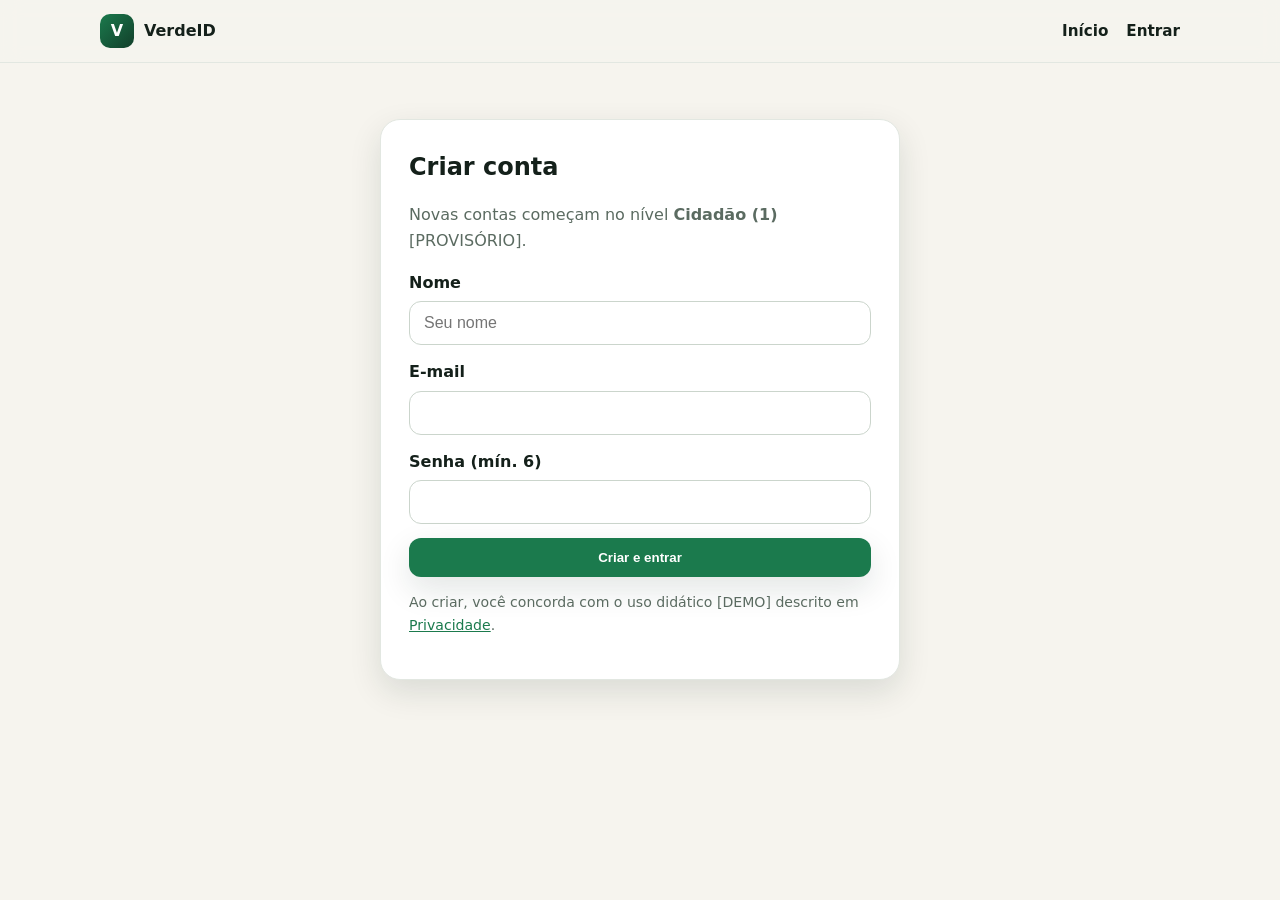
==== cadastro.html @ 3d50bd26 "VerdeID: site estático inicial com landing, auth demo e acervo por nível" ====
<!doctype html>
<html lang="pt-BR">
<head><meta charset="utf-8"><meta name="viewport" content="width=device-width,initial-scale=1">
<title>Criar conta — VerdeID</title><link rel="stylesheet" href="assets/css/style.css"></head>
<body>
<nav class="nav"><div class="nav-inner"><a class="brand" href="index.html"><span class="brand-mark">V</span> VerdeID</a><div class="nav-links"><a href="index.html">Início</a><a href="login.html">Entrar</a></div></div></nav>
<main class="wrap"><section class="block">
<form class="form" id="f-cad">
<h1 style="margin:0">Criar conta</h1><p class="muted">Novas contas começam no nível <strong>Cidadão (1)</strong> [PROVISÓRIO].</p>
<div class="alert alert-err" id="erro" hidden></div>
<label for="nome">Nome</label><input id="nome" required autocomplete="name" placeholder="Seu nome">
<label for="email">E-mail</label><input id="email" type="email" required autocomplete="email">
<label for="senha">Senha (mín. 6)</label><input id="senha" type="password" required autocomplete="new-password">
<button class="btn btn-primary" style="width:100%;margin-top:14px" type="submit">Criar e entrar</button>
<p class="hint">Ao criar, você concorda com o uso didático [DEMO] descrito em <a href="privacidade.html">Privacidade</a>.</p>
</form>
</section></main>
<script src="assets/js/data.js"></script><script src="assets/js/auth.js"></script>
<script>
document.getElementById("f-cad").addEventListener("submit",e=>{
  e.preventDefault();
  const r=Auth.cadastrar(nome.value,email.value,senha.value);
  if(r.erro){ const x=document.getElementById("erro"); x.hidden=false; x.textContent=r.erro; return; }
  location.href="painel.html";
});
</script>
</body>
</html>
---- assets/css/style.css ----
:root{
  --bg:#F6F4EE; --surface:#FFFFFF; --ink:#14201A; --muted:#5B6B61;
  --deep:#0E2A1E; --brand:#1B7A4D; --brand-2:#123F2A; --line:#E2E7E1;
  --accent:#CDEBC0; --warn:#8A5A00; --danger:#A33B3B; --radius:16px;
  --shadow:0 12px 32px rgba(14,42,30,.12); --max:1120px;
  --font:"Inter","Segoe UI",system-ui,-apple-system,Roboto,Arial,sans-serif;
  --serif:"Fraunces",Georgia,"Times New Roman",serif;
}
*{box-sizing:border-box}
html{scroll-behavior:smooth}
body{margin:0;font-family:var(--font);background:var(--bg);color:var(--ink);line-height:1.6}
a{color:var(--brand)}
.wrap{max-width:var(--max);margin:0 auto;padding:0 20px}
.skip{position:absolute;left:-9999px}.skip:focus{left:12px;top:12px;background:#fff;padding:8px 12px;border-radius:8px}
/* Nav */
.nav{position:sticky;top:0;z-index:20;background:rgba(246,244,238,.9);backdrop-filter:blur(10px);border-bottom:1px solid var(--line)}
.nav-inner{display:flex;align-items:center;justify-content:space-between;padding:14px 20px;max-width:var(--max);margin:0 auto}
.brand{display:flex;align-items:center;gap:10px;font-weight:800;text-decoration:none;color:var(--ink)}
.brand-mark{width:34px;height:34px;border-radius:10px;background:linear-gradient(135deg,var(--brand),var(--brand-2));display:grid;place-items:center;color:#fff;font-weight:900}
.nav-links{display:flex;gap:18px;align-items:center}
.nav-links a{text-decoration:none;color:var(--ink);font-weight:600;font-size:.95rem}
.btn{display:inline-flex;align-items:center;justify-content:center;gap:8px;border:0;border-radius:12px;padding:12px 18px;font-weight:700;cursor:pointer;text-decoration:none;transition:transform .15s ease,box-shadow .15s ease}
.btn-primary{background:var(--brand);color:#fff;box-shadow:var(--shadow)}
.btn-primary:hover{transform:translateY(-1px)}
.btn-ghost{background:transparent;border:1px solid var(--line);color:var(--ink)}
.btn-small{padding:9px 14px;font-size:.9rem}
:focus-visible{outline:3px solid #7CC79A;outline-offset:2px}
/* Hero */
.hero{position:relative;overflow:hidden;background:radial-gradient(900px 400px at 80% -10%,#D8EDDC,transparent),linear-gradient(180deg,#0E2A1E,#123F2A);color:#F2F7F2;border-radius:0 0 28px 28px}
.hero-grid{display:grid;grid-template-columns:1.15fr .85fr;gap:32px;padding:64px 20px 56px;max-width:var(--max);margin:0 auto;align-items:center}
.eyebrow{display:inline-block;background:rgba(255,255,255,.14);border:1px solid rgba(255,255,255,.25);padding:6px 12px;border-radius:999px;font-size:.8rem;font-weight:700;letter-spacing:.02em}
.hero h1{font-family:var(--serif);font-size:clamp(2rem,4.5vw,3.4rem);line-height:1.05;margin:16px 0 12px}
.hero p.lead{font-size:1.08rem;color:#D9E7DD;max-width:56ch}
.hero-card{background:#fff;color:var(--ink);border-radius:20px;padding:22px;box-shadow:var(--shadow)}
.hero-card h3{margin:0 0 6px}
.flow{display:grid;gap:10px;margin-top:12px}
.flow-step{display:flex;gap:10px;align-items:flex-start;background:#F1F6F1;border:1px solid var(--line);border-radius:12px;padding:10px 12px;font-size:.92rem}
.dot{width:28px;height:28px;border-radius:50%;background:var(--deep);color:#fff;display:grid;place-items:center;font-weight:800;flex:none}
/* Sections */
section.block{padding:56px 0}
.grid-3{display:grid;grid-template-columns:repeat(3,1fr);gap:18px}
.grid-2{display:grid;grid-template-columns:repeat(2,1fr);gap:18px}
.card{background:var(--surface);border:1px solid var(--line);border-radius:var(--radius);padding:22px;box-shadow:0 4px 16px rgba(0,0,0,.04)}
.card h3{margin:0 0 8px}
.tag{display:inline-block;font-size:.75rem;font-weight:800;letter-spacing:.04em;text-transform:uppercase;background:var(--accent);color:var(--brand-2);border-radius:999px;padding:4px 10px;margin-bottom:10px}
.muted{color:var(--muted)}
.levels{border-left:4px solid var(--brand)}
.table{width:100%;border-collapse:collapse;background:#fff;border-radius:12px;overflow:hidden}
.table th,.table td{padding:12px 14px;border-bottom:1px solid var(--line);text-align:left;font-size:.95rem}
/* Forms */
.form{max-width:520px;margin:0 auto;background:#fff;border:1px solid var(--line);border-radius:20px;padding:28px;box-shadow:var(--shadow)}
label{display:block;font-weight:700;margin:14px 0 6px}
input,select,textarea{width:100%;padding:12px 14px;border-radius:12px;border:1px solid #CBD5CC;font-size:1rem;background:#fff}
.hint{font-size:.88rem;color:var(--muted)}
.alert{border-radius:12px;padding:12px 14px;margin:14px 0;font-size:.95rem}
.alert-err{background:#FDECEC;border:1px solid #F3B4B4;color:#6E1F1F}
.alert-ok{background:#E9F6EC;border:1px solid #A9D8B4;color:#123F2A}
.demo-box{background:#FFF7E0;border:1px dashed #C99A00;border-radius:12px;padding:12px 14px;font-size:.9rem;margin-top:16px}
/* Face mock */
.face{border:1px solid var(--line);border-radius:16px;overflow:hidden;background:#0B1F16;color:#DFF0E3}
.face-view{position:relative;aspect-ratio:16/10;background:radial-gradient(300px 200px at 50% 40%,#1E4D36,#0B1F16);display:grid;place-items:center}
.face-view video{width:100%;height:100%;object-fit:cover;display:none}
.scanline{position:absolute;left:8%;right:8%;height:3px;background:#7CF2A8;box-shadow:0 0 18px #7CF2A8;animation:scan 2.2s ease-in-out infinite;display:none}
@keyframes scan{0%,100%{top:12%}50%{top:84%}}
.face.ativo .scanline{display:block}
.face-oval{width:150px;height:190px;border:2px dashed rgba(255,255,255,.6);border-radius:50%;display:grid;place-items:center;font-size:.85rem;text-align:center;padding:10px}
/* Reveal */
.reveal{opacity:0;transform:translateY(14px);transition:opacity .5s ease,transform .5s ease}
.reveal.vis{opacity:1;transform:none}
/* Footer */
footer{border-top:1px solid var(--line);padding:28px 0 40px;color:var(--muted);font-size:.92rem}
/* Article */
.prose{max-width:760px;margin:0 auto;background:#fff;border:1px solid var(--line);border-radius:20px;padding:30px}
.prose h1{font-family:var(--serif);line-height:1.15}
.badge-nivel{font-size:.8rem;font-weight:800;background:var(--deep);color:#fff;border-radius:999px;padding:4px 10px}
.toolbar{display:flex;gap:10px;flex-wrap:wrap;align-items:center;justify-content:space-between;margin:18px 0}
.search{display:flex;gap:10px;flex-wrap:wrap}
@media(max-width:860px){
  .hero-grid,.grid-3,.grid-2{grid-template-columns:1fr}
  .nav-links a.hide-m{display:none}
  section.block{padding:36px 0}
}
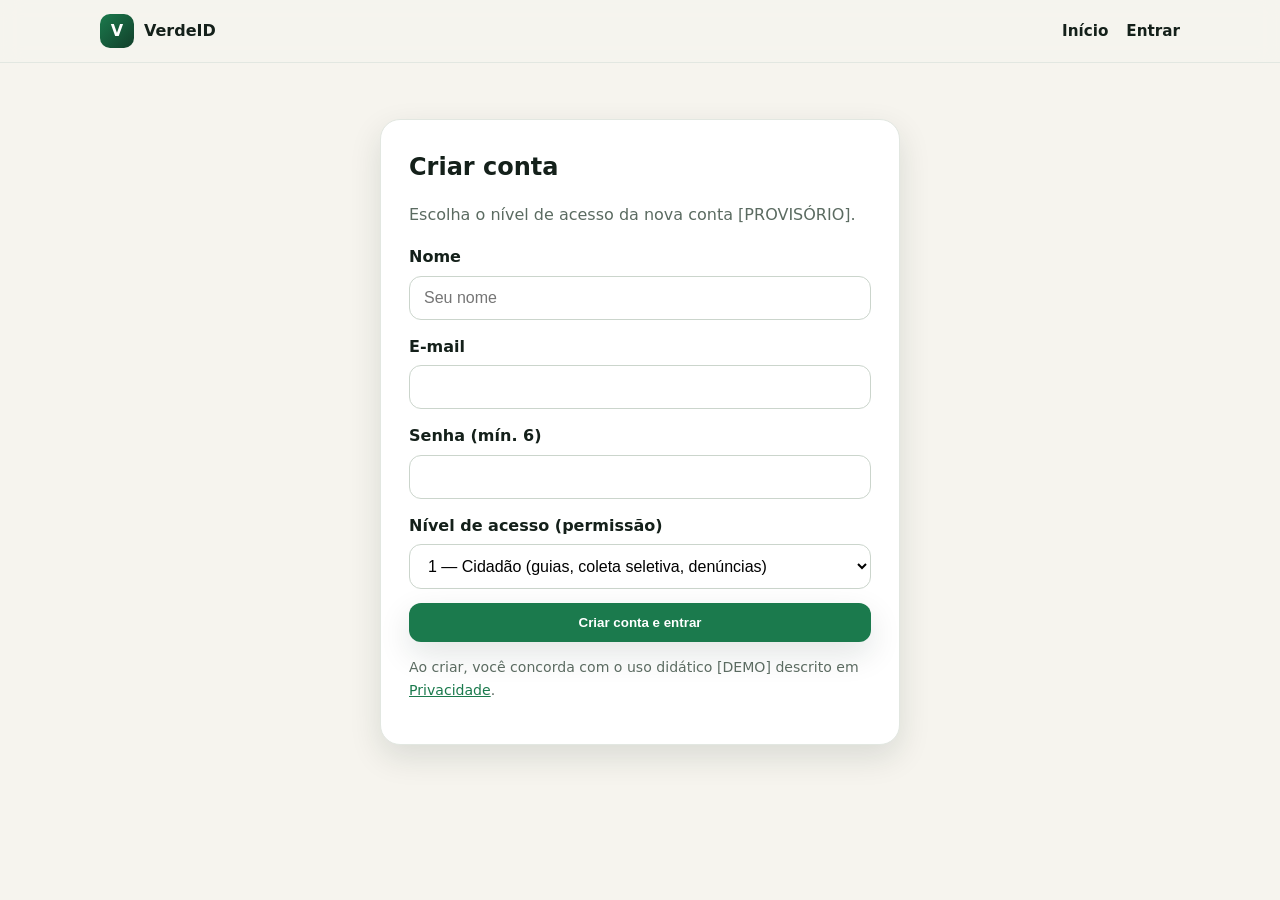
==== commit d1a6fb0d: "feat: cadastro permite escolher nível de acesso (permissão) do novo usuário" ====
--- a/cadastro.html
+++ b/cadastro.html
@@ -6,12 +6,18 @@
 <nav class="nav"><div class="nav-inner"><a class="brand" href="index.html"><span class="brand-mark">V</span> VerdeID</a><div class="nav-links"><a href="index.html">Início</a><a href="login.html">Entrar</a></div></div></nav>
 <main class="wrap"><section class="block">
 <form class="form" id="f-cad">
-<h1 style="margin:0">Criar conta</h1><p class="muted">Novas contas começam no nível <strong>Cidadão (1)</strong> [PROVISÓRIO].</p>
+<h1 style="margin:0">Criar conta</h1><p class="muted">Escolha o nível de acesso da nova conta [PROVISÓRIO].</p>
 <div class="alert alert-err" id="erro" hidden></div>
 <label for="nome">Nome</label><input id="nome" required autocomplete="name" placeholder="Seu nome">
 <label for="email">E-mail</label><input id="email" type="email" required autocomplete="email">
 <label for="senha">Senha (mín. 6)</label><input id="senha" type="password" required autocomplete="new-password">
-<button class="btn btn-primary" style="width:100%;margin-top:14px" type="submit">Criar e entrar</button>
+<label for="nivel">Nível de acesso (permissão)</label>
+<select id="nivel" required>
+  <option value="1">1 — Cidadão (guias, coleta seletiva, denúncias)</option>
+  <option value="2">2 — Pesquisador (metodologias, relatórios técnicos)</option>
+  <option value="3">3 — Gestor (fiscalização, áreas sensíveis, incidentes)</option>
+</select>
+<button class="btn btn-primary" style="width:100%;margin-top:14px" type="submit">Criar conta e entrar</button>
 <p class="hint">Ao criar, você concorda com o uso didático [DEMO] descrito em <a href="privacidade.html">Privacidade</a>.</p>
 </form>
 </section></main>
@@ -19,7 +25,7 @@
 <script>
 document.getElementById("f-cad").addEventListener("submit",e=>{
   e.preventDefault();
-  const r=Auth.cadastrar(nome.value,email.value,senha.value);
+  const r=Auth.cadastrar(nome.value,email.value,senha.value,nivel.value);
   if(r.erro){ const x=document.getElementById("erro"); x.hidden=false; x.textContent=r.erro; return; }
   location.href="painel.html";
 });
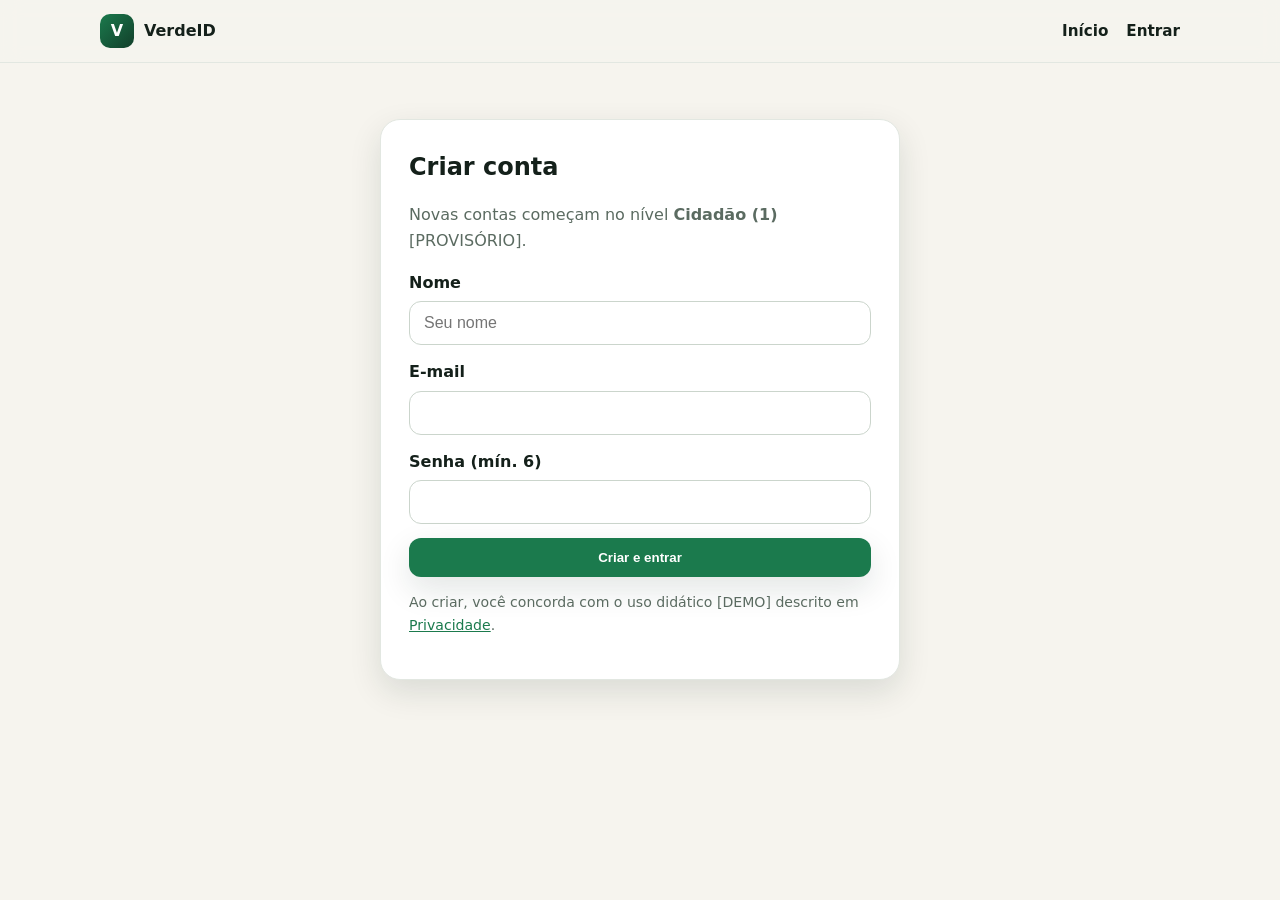
==== commit edf646ce: "feat: restaura versao completa do site (landing, auth, acervo por nivel, paginas multipagina)" ====
--- a/cadastro.html
+++ b/cadastro.html
@@ -6,18 +6,12 @@
 <nav class="nav"><div class="nav-inner"><a class="brand" href="index.html"><span class="brand-mark">V</span> VerdeID</a><div class="nav-links"><a href="index.html">Início</a><a href="login.html">Entrar</a></div></div></nav>
 <main class="wrap"><section class="block">
 <form class="form" id="f-cad">
-<h1 style="margin:0">Criar conta</h1><p class="muted">Escolha o nível de acesso da nova conta [PROVISÓRIO].</p>
+<h1 style="margin:0">Criar conta</h1><p class="muted">Novas contas começam no nível <strong>Cidadão (1)</strong> [PROVISÓRIO].</p>
 <div class="alert alert-err" id="erro" hidden></div>
 <label for="nome">Nome</label><input id="nome" required autocomplete="name" placeholder="Seu nome">
 <label for="email">E-mail</label><input id="email" type="email" required autocomplete="email">
 <label for="senha">Senha (mín. 6)</label><input id="senha" type="password" required autocomplete="new-password">
-<label for="nivel">Nível de acesso (permissão)</label>
-<select id="nivel" required>
-  <option value="1">1 — Cidadão (guias, coleta seletiva, denúncias)</option>
-  <option value="2">2 — Pesquisador (metodologias, relatórios técnicos)</option>
-  <option value="3">3 — Gestor (fiscalização, áreas sensíveis, incidentes)</option>
-</select>
-<button class="btn btn-primary" style="width:100%;margin-top:14px" type="submit">Criar conta e entrar</button>
+<button class="btn btn-primary" style="width:100%;margin-top:14px" type="submit">Criar e entrar</button>
 <p class="hint">Ao criar, você concorda com o uso didático [DEMO] descrito em <a href="privacidade.html">Privacidade</a>.</p>
 </form>
 </section></main>
@@ -25,7 +19,7 @@
 <script>
 document.getElementById("f-cad").addEventListener("submit",e=>{
   e.preventDefault();
-  const r=Auth.cadastrar(nome.value,email.value,senha.value,nivel.value);
+  const r=Auth.cadastrar(nome.value,email.value,senha.value);
   if(r.erro){ const x=document.getElementById("erro"); x.hidden=false; x.textContent=r.erro; return; }
   location.href="painel.html";
 });
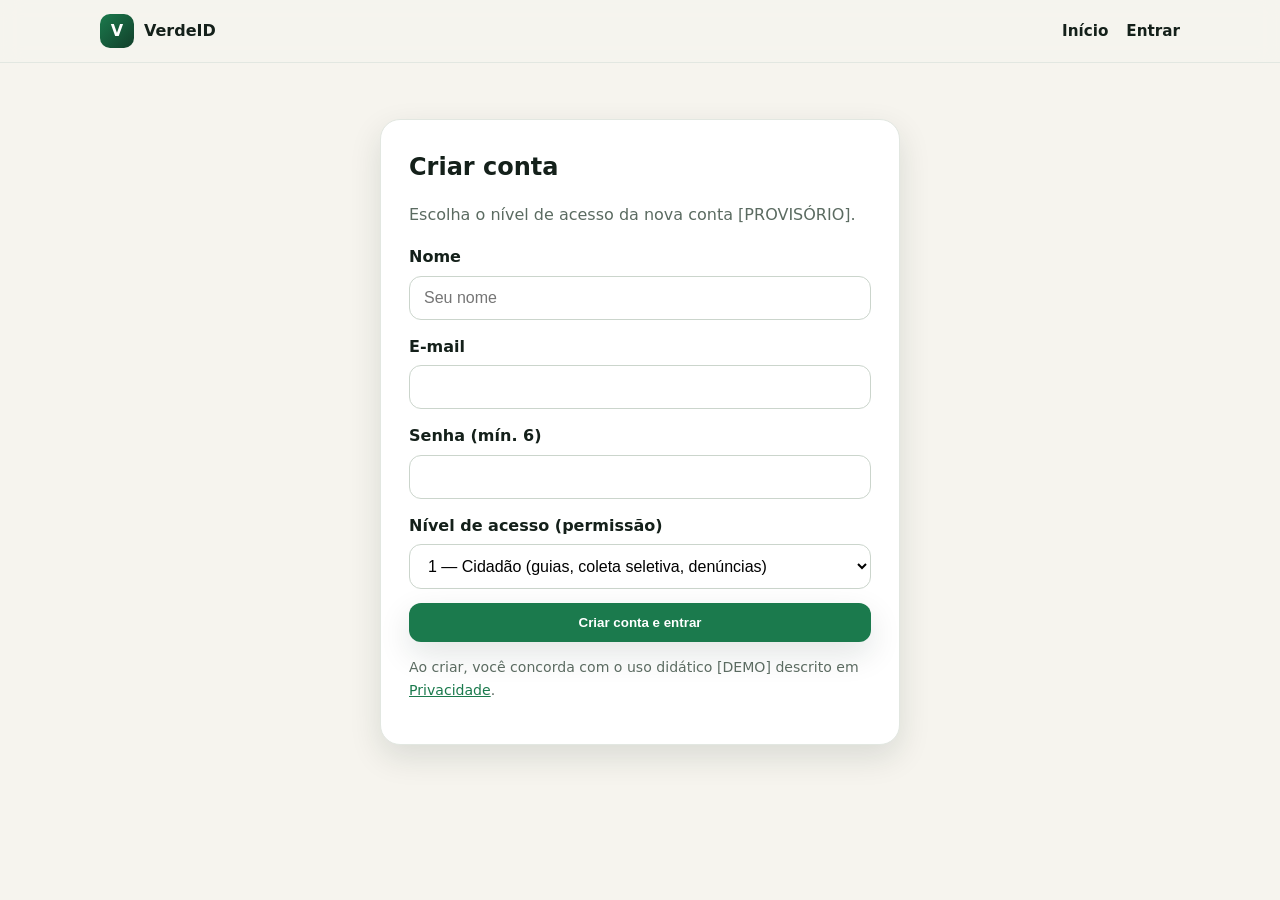
==== commit b9bf7b3e: "feat: site completo com mapas, videos, graficos, fotos e acervo por nível + cadastro com permissao" ====
--- a/cadastro.html
+++ b/cadastro.html
@@ -6,12 +6,18 @@
 <nav class="nav"><div class="nav-inner"><a class="brand" href="index.html"><span class="brand-mark">V</span> VerdeID</a><div class="nav-links"><a href="index.html">Início</a><a href="login.html">Entrar</a></div></div></nav>
 <main class="wrap"><section class="block">
 <form class="form" id="f-cad">
-<h1 style="margin:0">Criar conta</h1><p class="muted">Novas contas começam no nível <strong>Cidadão (1)</strong> [PROVISÓRIO].</p>
+<h1 style="margin:0">Criar conta</h1><p class="muted">Escolha o nível de acesso da nova conta [PROVISÓRIO].</p>
 <div class="alert alert-err" id="erro" hidden></div>
 <label for="nome">Nome</label><input id="nome" required autocomplete="name" placeholder="Seu nome">
 <label for="email">E-mail</label><input id="email" type="email" required autocomplete="email">
 <label for="senha">Senha (mín. 6)</label><input id="senha" type="password" required autocomplete="new-password">
-<button class="btn btn-primary" style="width:100%;margin-top:14px" type="submit">Criar e entrar</button>
+<label for="nivel">Nível de acesso (permissão)</label>
+<select id="nivel" required>
+  <option value="1">1 — Cidadão (guias, coleta seletiva, denúncias)</option>
+  <option value="2">2 — Pesquisador (metodologias, relatórios técnicos)</option>
+  <option value="3">3 — Gestor (fiscalização, áreas sensíveis, incidentes)</option>
+</select>
+<button class="btn btn-primary" style="width:100%;margin-top:14px" type="submit">Criar conta e entrar</button>
 <p class="hint">Ao criar, você concorda com o uso didático [DEMO] descrito em <a href="privacidade.html">Privacidade</a>.</p>
 </form>
 </section></main>
@@ -19,7 +25,7 @@
 <script>
 document.getElementById("f-cad").addEventListener("submit",e=>{
   e.preventDefault();
-  const r=Auth.cadastrar(nome.value,email.value,senha.value);
+  const r=Auth.cadastrar(nome.value,email.value,senha.value,nivel.value);
   if(r.erro){ const x=document.getElementById("erro"); x.hidden=false; x.textContent=r.erro; return; }
   location.href="painel.html";
 });
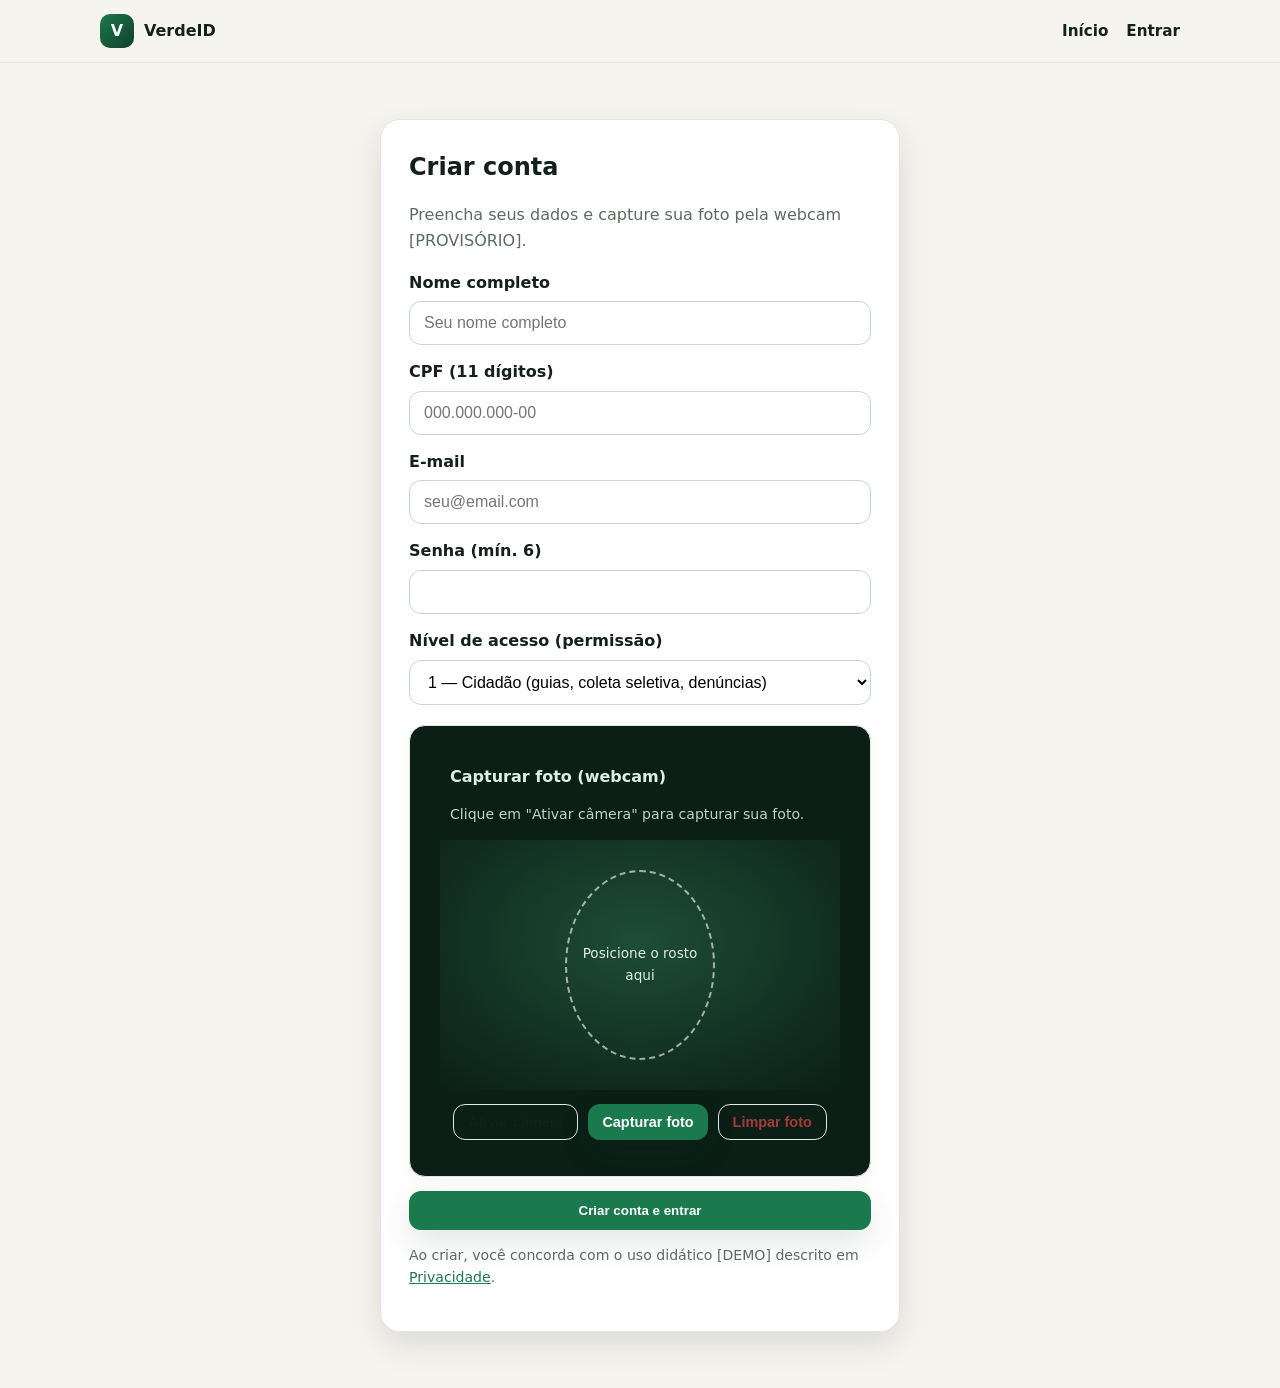
==== commit d6e3423c: "feat: repositório completo - cadastro com CPF/nível/webcam, painel com câmera, documentação completa" ====
--- a/cadastro.html
+++ b/cadastro.html
@@ -1,34 +1,248 @@
 <!doctype html>
 <html lang="pt-BR">
-<head><meta charset="utf-8"><meta name="viewport" content="width=device-width,initial-scale=1">
-<title>Criar conta — VerdeID</title><link rel="stylesheet" href="assets/css/style.css"></head>
+<head>
+  <meta charset="utf-8">
+  <meta name="viewport" content="width=device-width,initial-scale=1">
+  <title>Criar conta — VerdeID</title>
+  <link rel="stylesheet" href="assets/css/style.css">
+</head>
 <body>
-<nav class="nav"><div class="nav-inner"><a class="brand" href="index.html"><span class="brand-mark">V</span> VerdeID</a><div class="nav-links"><a href="index.html">Início</a><a href="login.html">Entrar</a></div></div></nav>
-<main class="wrap"><section class="block">
-<form class="form" id="f-cad">
-<h1 style="margin:0">Criar conta</h1><p class="muted">Escolha o nível de acesso da nova conta [PROVISÓRIO].</p>
-<div class="alert alert-err" id="erro" hidden></div>
-<label for="nome">Nome</label><input id="nome" required autocomplete="name" placeholder="Seu nome">
-<label for="email">E-mail</label><input id="email" type="email" required autocomplete="email">
-<label for="senha">Senha (mín. 6)</label><input id="senha" type="password" required autocomplete="new-password">
-<label for="nivel">Nível de acesso (permissão)</label>
-<select id="nivel" required>
-  <option value="1">1 — Cidadão (guias, coleta seletiva, denúncias)</option>
-  <option value="2">2 — Pesquisador (metodologias, relatórios técnicos)</option>
-  <option value="3">3 — Gestor (fiscalização, áreas sensíveis, incidentes)</option>
-</select>
-<button class="btn btn-primary" style="width:100%;margin-top:14px" type="submit">Criar conta e entrar</button>
-<p class="hint">Ao criar, você concorda com o uso didático [DEMO] descrito em <a href="privacidade.html">Privacidade</a>.</p>
-</form>
-</section></main>
-<script src="assets/js/data.js"></script><script src="assets/js/auth.js"></script>
-<script>
-document.getElementById("f-cad").addEventListener("submit",e=>{
-  e.preventDefault();
-  const r=Auth.cadastrar(nome.value,email.value,senha.value,nivel.value);
-  if(r.erro){ const x=document.getElementById("erro"); x.hidden=false; x.textContent=r.erro; return; }
-  location.href="painel.html";
-});
-</script>
+  <nav class="nav">
+    <div class="nav-inner">
+      <a class="brand" href="index.html"><span class="brand-mark">V</span> VerdeID</a>
+      <div class="nav-links"><a href="index.html">Início</a><a href="login.html">Entrar</a></div>
+    </div>
+  </nav>
+  <main class="wrap"><section class="block">
+    <form class="form" id="f-cad">
+      <h1 style="margin:0">Criar conta</h1>
+      <p class="muted">Preencha seus dados e capture sua foto pela webcam [PROVISÓRIO].</p>
+      <div class="alert alert-err" id="erro" hidden></div>
+
+      <label for="nome">Nome completo</label>
+      <input id="nome" required autocomplete="name" placeholder="Seu nome completo">
+
+      <label for="cpf">CPF (11 dígitos)</label>
+      <input id="cpf" required autocomplete="off" placeholder="000.000.000-00" maxlength="14">
+
+      <label for="email">E-mail</label>
+      <input id="email" type="email" required autocomplete="email" placeholder="seu@email.com">
+
+      <label for="senha">Senha (mín. 6)</label>
+      <input id="senha" type="password" required autocomplete="new-password">
+
+      <label for="nivel">Nível de acesso (permissão)</label>
+      <select id="nivel" required>
+        <option value="1">1 — Cidadão (guias, coleta seletiva, denúncias)</option>
+        <option value="2">2 — Pesquisador (metodologias, relatórios técnicos)</option>
+        <option value="3">3 — Gestor (fiscalização, áreas sensíveis, incidentes)</option>
+      </select>
+
+      <!-- Webcam para captura de foto -->
+      <div class="card face" data-face-cad style="margin-top:20px">
+        <div style="padding:16px 18px 0"><strong>Capturar foto (webcam)</strong>
+          <p class="hint" id="msg-webcam" style="color:#BFD6C5">Clique em "Ativar câmera" para capturar sua foto.</p>
+        </div>
+        <div class="face-view" style="max-width:400px;margin:0 auto;">
+          <video id="video-cad" autoplay playsinline muted style="width:100%;max-width:400px;height:auto;display:none;border-radius:12px;border:1px solid var(--line)"></video>
+          <div id="foto-capturada" style="width:100%;max-width:400px;height:auto;display:none;border-radius:12px;border:1px solid var(--line);background:#000;"></div>
+          <div class="face-oval" style="margin:10px auto">Posicione o rosto aqui</div>
+        </div>
+        <div style="padding:14px 18px;display:flex;gap:10px;flex-wrap:wrap;justify-content:center">
+          <button class="btn btn-ghost btn-small" id="btn-webcam" type="button">Ativar câmera</button>
+          <button class="btn btn-primary btn-small" id="btn-capturar" type="button" disabled>Capturar foto</button>
+          <button class="btn btn-ghost btn-small" id="btn-limpar" type="button" disabled style="color:#A33B3B">Limpar foto</button>
+        </div>
+        <input type="hidden" id="foto-base64" value="">
+      </div>
+
+      <button class="btn btn-primary" style="width:100%;margin-top:14px" type="submit">Criar conta e entrar</button>
+      <p class="hint">Ao criar, você concorda com o uso didático [DEMO] descrito em <a href="privacidade.html">Privacidade</a>.</p>
+    </form>
+  </section></main>
+
+  <script src="assets/js/data.js"></script>
+  <script src="assets/js/auth.js"></script>
+  <script>
+    const form = document.getElementById("f-cad");
+    const nome = document.getElementById("nome");
+    const cpf = document.getElementById("cpf");
+    const email = document.getElementById("email");
+    const senha = document.getElementById("senha");
+    const nivel = document.getElementById("nivel");
+    const erro = document.getElementById("erro");
+    const msgWebcam = document.getElementById("msg-webcam");
+    const video = document.getElementById("video-cad");
+    const fotoCapturada = document.getElementById("foto-capturada");
+    const btnWebcam = document.getElementById("btn-webcam");
+    const btnCapturar = document.getElementById("btn-capturar");
+    const btnLimpar = document.getElementById("btn-limpar");
+    const fotoBase64 = document.getElementById("foto-base64");
+
+    let streamAtual = null;
+    let fotoBlob = null;
+
+    // Máscara de CPF
+    cpf.addEventListener("input", (e) => {
+      let valor = e.target.value.replace(/\D/g, "");
+      if (valor.length > 11) valor = valor.slice(0, 11);
+      valor = valor.replace(/(\d{3})(\d)/, "$1.$2");
+      valor = valor.replace(/(\d{3})(\d)/, "$1.$2");
+      valor = valor.replace(/(\d{3})(\d{1,2})$/, "$1-$2");
+      e.target.value = valor;
+    });
+
+    // Ativar câmera
+    btnWebcam.addEventListener("click", async () => {
+      try {
+        const stream = await navigator.mediaDevices.getUserMedia({ video: { facingMode: "environment", width: 640, height: 480 } });
+        streamAtual = stream;
+        video.srcObject = stream;
+        video.style.display = "block";
+        fotoCapturada.style.display = "none";
+        fotoBase64.value = "";
+        fotoBlob = null;
+        btnCapturar.disabled = false;
+        btnLimpar.disabled = false;
+        btnWebcam.disabled = true;
+        btnWebcam.textContent = "Câmera ativa";
+        msgWebcam.textContent = "Câmera ativa. Posicione o rosto e clique em “Capturar foto”.";
+        msgWebcam.style.color = "#7CC79A";
+      } catch (err) {
+        console.error(err);
+        msgWebcam.textContent = "Câmera indisponível. Você pode continuar o cadastro sem foto.";
+        msgWebcam.style.color = "#A33B3B";
+        btnCapturar.disabled = false;
+        btnCapturar.textContent = "Usar foto de exemplo";
+      }
+    });
+
+    // Capturar foto do vídeo
+    btnCapturar.addEventListener("click", () => {
+      if (!fotoBlob && !video.srcObject) {
+        fotoCapturada.innerHTML = '<img src="https://images.pexels.com/photos/8090123/pexels-photo-8090123.jpeg?auto=compress&cs=tinysrgb&w=400" style="width:100%;border-radius:12px" alt="Foto de exemplo">';
+        fotoCapturada.style.display = "block";
+        fotoBase64.value = "exemplo";
+        btnCapturar.disabled = true;
+        msgWebcam.textContent = "Usando foto de exemplo para demonstração.";
+        return;
+      }
+
+      const canvas = document.createElement("canvas");
+      canvas.width = video.videoWidth || 640;
+      canvas.height = video.videoHeight || 480;
+      const ctx = canvas.getContext("2d");
+      ctx.drawImage(video, 0, 0);
+
+      canvas.toBlob((blob) => {
+        fotoBlob = blob;
+        const url = URL.createObjectURL(blob);
+        fotoCapturada.innerHTML = `<img src="${url}" style="width:100%;border-radius:12px" alt="Foto capturada">`;
+        fotoCapturada.style.display = "block";
+        video.style.display = "none";
+
+        const reader = new FileReader();
+        reader.readAsDataURL(blob);
+        reader.onloadend = () => {
+          fotoBase64.value = reader.result;
+        };
+
+        btnCapturar.disabled = true;
+        msgWebcam.textContent = "Foto capturada com sucesso!";
+        msgWebcam.style.color = "#7CC79A";
+      }, "image/jpeg", 0.8);
+    });
+
+    // Limpar foto
+    btnLimpar.addEventListener("click", () => {
+      fotoCapturada.style.display = "none";
+      fotoCapturada.innerHTML = "";
+      fotoBase64.value = "";
+      fotoBlob = null;
+      btnCapturar.disabled = false;
+      btnLimpar.disabled = true;
+      btnCapturar.textContent = "Capturar foto";
+      if (video.srcObject) video.style.display = "block";
+      msgWebcam.textContent = "Foto removida. Capture novamente se desejar.";
+      msgWebcam.style.color = "#BFD6C5";
+    });
+
+    window.addEventListener("beforeunload", () => {
+      if (streamAtual) streamAtual.getTracks().forEach(t => t.stop());
+    });
+
+    // Validação de CPF
+    function validarCPF(cpf) {
+      cpf = cpf.replace(/\D/g, "");
+      if (cpf.length !== 11) return false;
+      if (/^(\d)\1{10}$/.test(cpf)) return false;
+      let soma = 0, resto;
+      for (let i = 1; i <= 9; i++) soma += parseInt(cpf.substring(i-1, i)) * (11 - i);
+      resto = (soma * 10) % 11;
+      if (resto === 10 || resto === 11) resto = 0;
+      if (resto !== parseInt(cpf.substring(9, 10))) return false;
+      soma = 0;
+      for (let i = 1; i <= 10; i++) soma += parseInt(cpf.substring(i-1, i)) * (12 - i);
+      resto = (soma * 10) % 11;
+      if (resto === 10 || resto === 11) resto = 0;
+      if (resto !== parseInt(cpf.substring(10, 11))) return false;
+      return true;
+    }
+
+    // Submeter cadastro
+    form.addEventListener("submit", async (e) => {
+      e.preventDefault();
+      erro.hidden = true;
+
+      const cpfLimpo = cpf.value.replace(/\D/g, "");
+      if (!validarCPF(cpfLimpo)) {
+        erro.hidden = false;
+        erro.textContent = "CPF inválido.";
+        return;
+      }
+
+      const dados = {
+        nome: nome.value.trim(),
+        cpf: cpfLimpo,
+        email: email.value.trim(),
+        senha: senha.value,
+        nivel: parseInt(nivel.value, 10),
+        foto: fotoBase64.value || null,
+      };
+
+      try {
+        // Tenta enviar para a API (backend com PostgreSQL + DeepFace)
+        const resposta = await fetch("http://127.0.0.1:8000/usuarios", {
+          method: "POST",
+          headers: { "Content-Type": "application/json" },
+          body: JSON.stringify({
+            cpf: dados.cpf,
+            nome: dados.nome,
+            nivel_acesso: dados.nivel,
+            imagem: dados.foto ? dados.foto.split(",")[1] : null,
+          }),
+        });
+
+        if (!resposta.ok) {
+          const erroApi = await resposta.json();
+          throw new Error(erroApi.detail || "Erro ao cadastrar na API.");
+        }
+
+        const resultado = await resposta.json();
+        Auth.cadastrar(dados.email, dados.senha, dados.nome, dados.nivel, dados.cpf, dados.foto);
+        location.href = "painel.html";
+
+      } catch (err) {
+        console.error("API indisponível, usando modo demo:", err);
+        try {
+          Auth.cadastrarComFoto(dados.nome, dados.email, dados.senha, dados.nivel, dados.cpf, dados.foto);
+          location.href = "painel.html";
+        } catch (err2) {
+          erro.hidden = false;
+          erro.textContent = err2.message || "Erro ao cadastrar. Verifique os dados e tente novamente.";
+        }
+      }
+    });
+  </script>
 </body>
-</html>
+</html>
